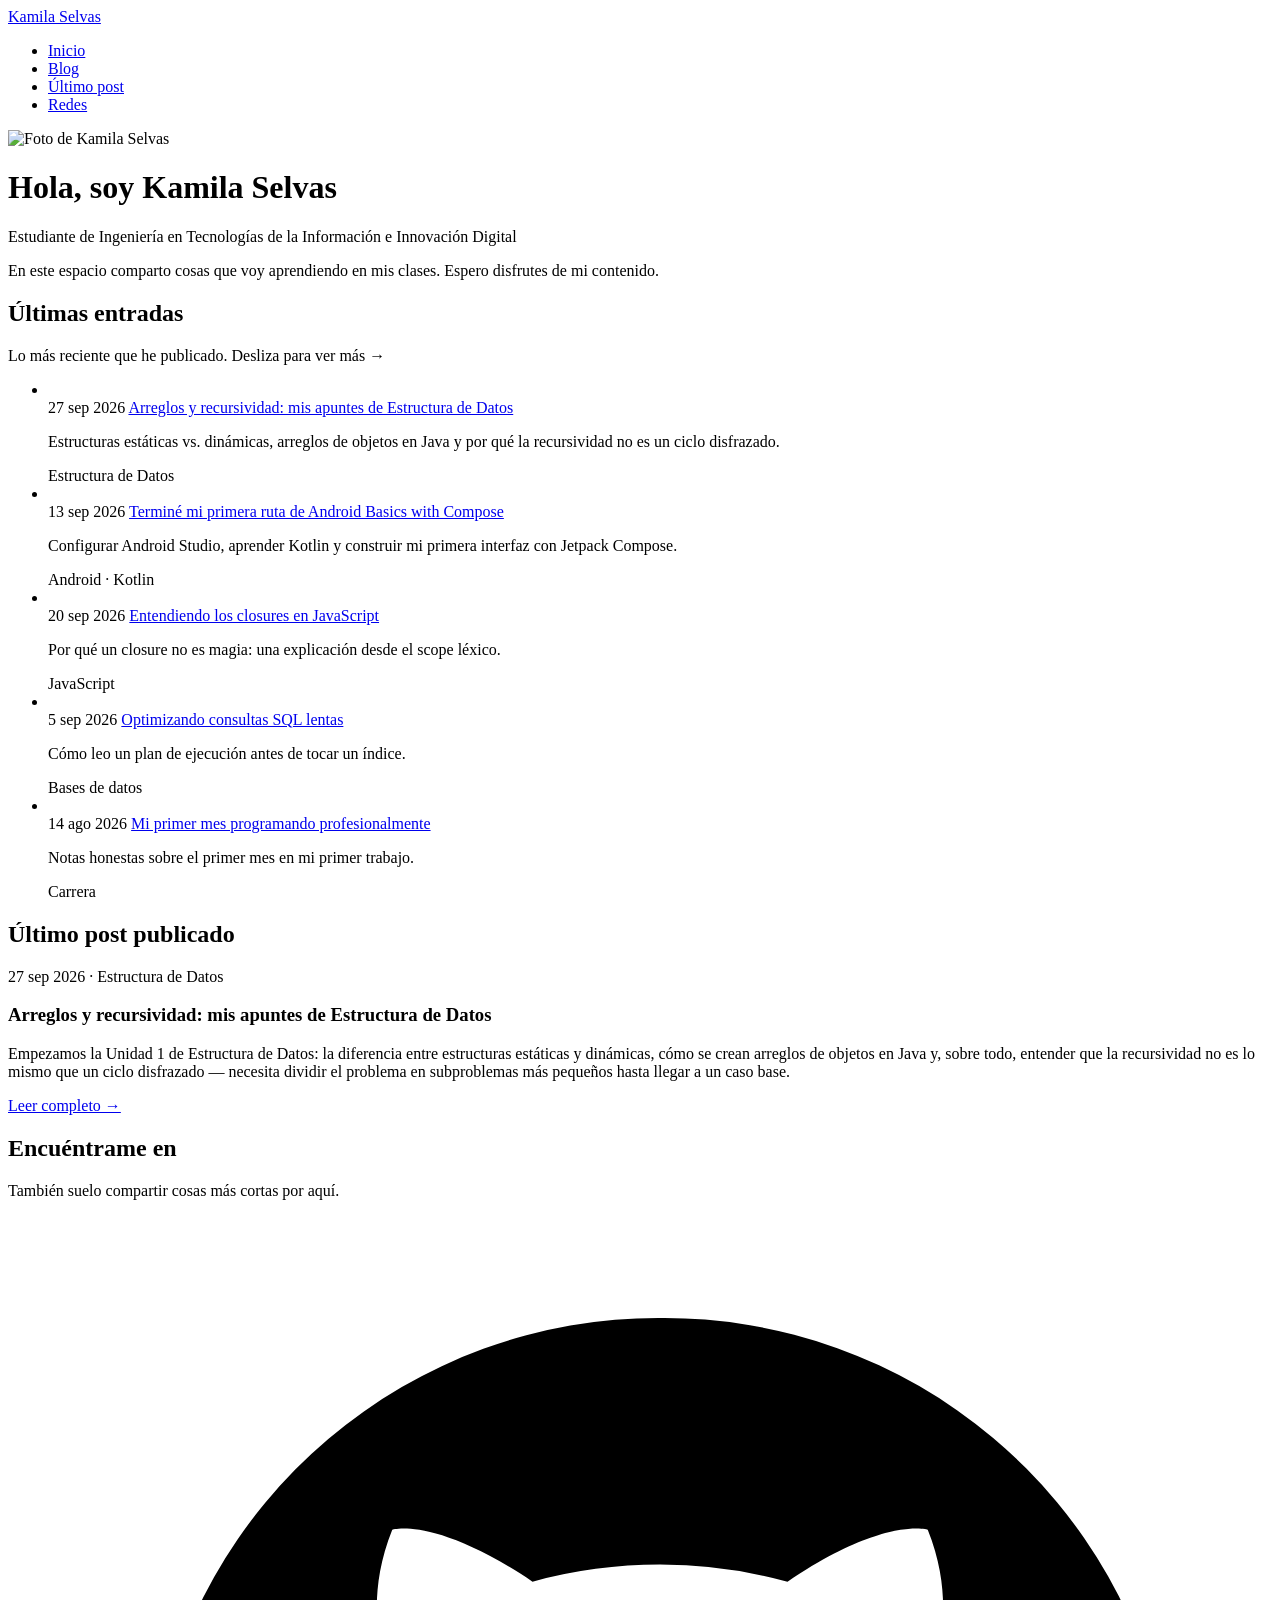
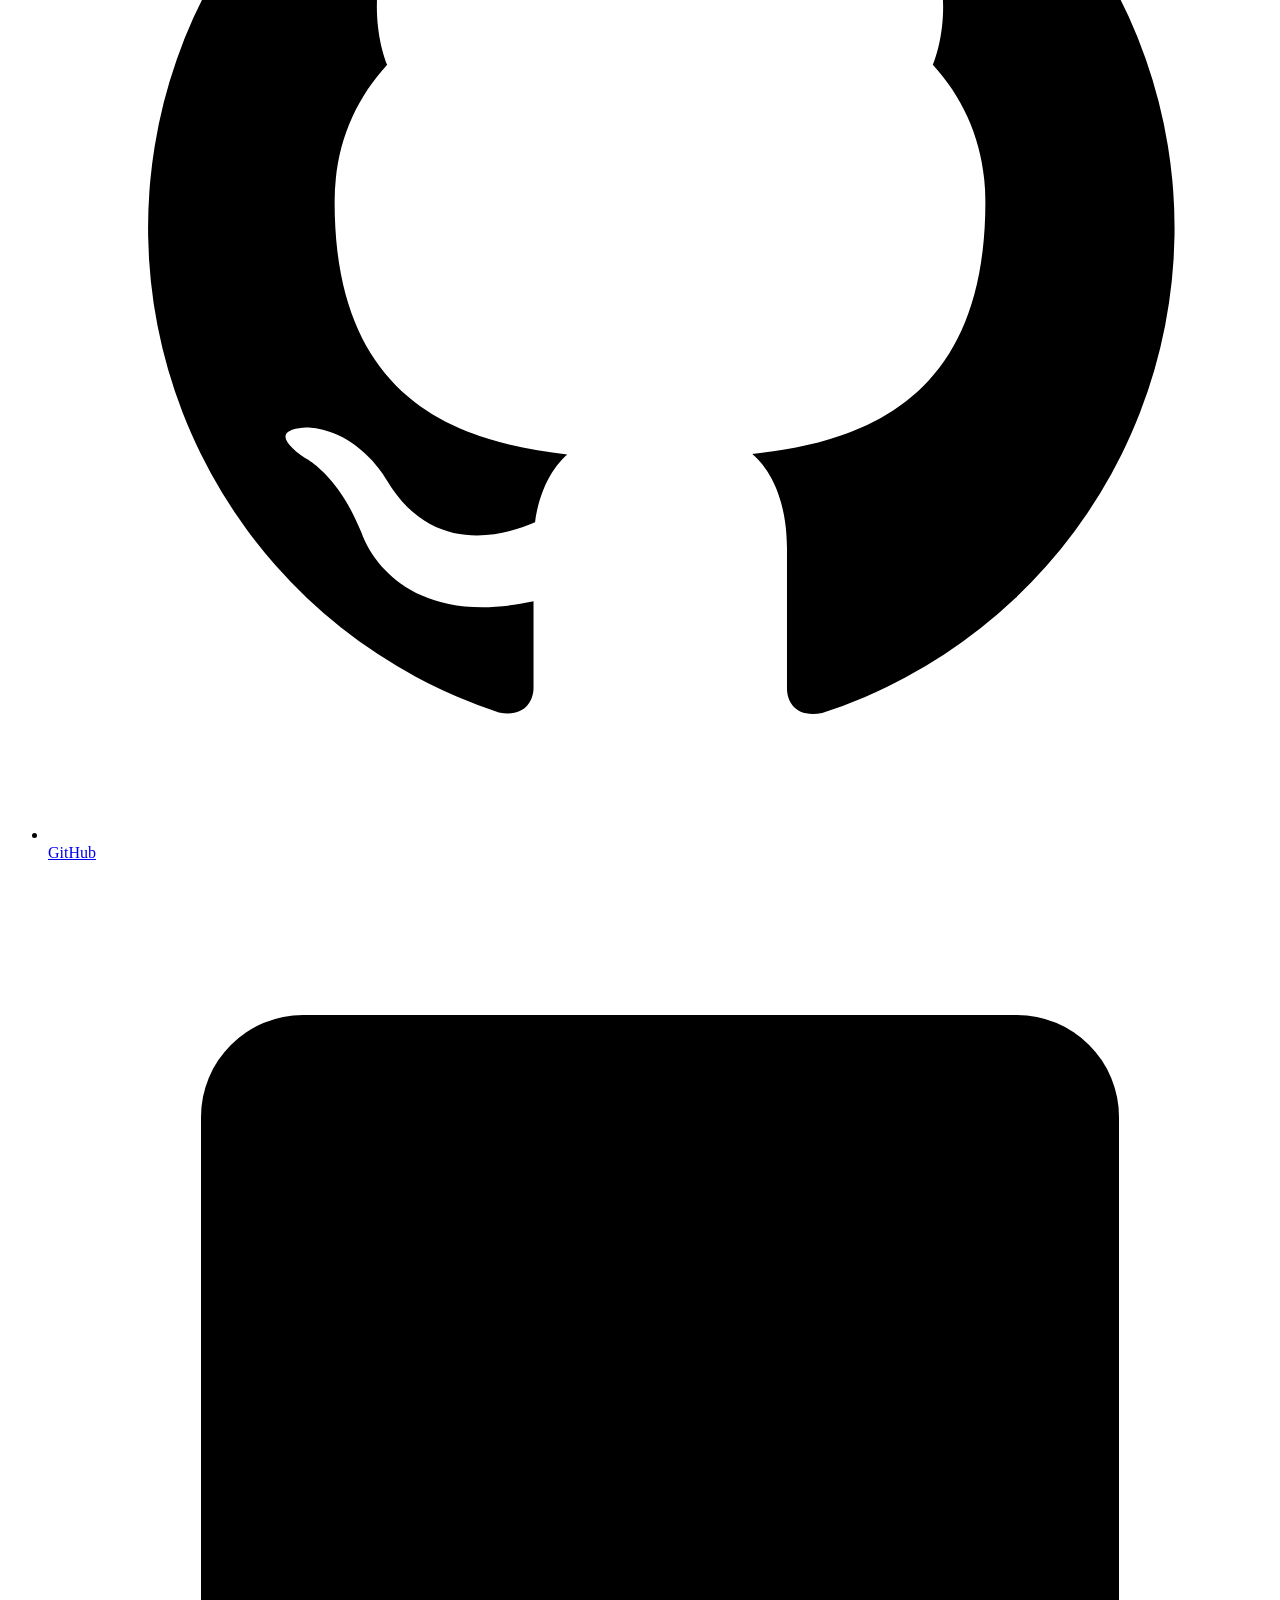
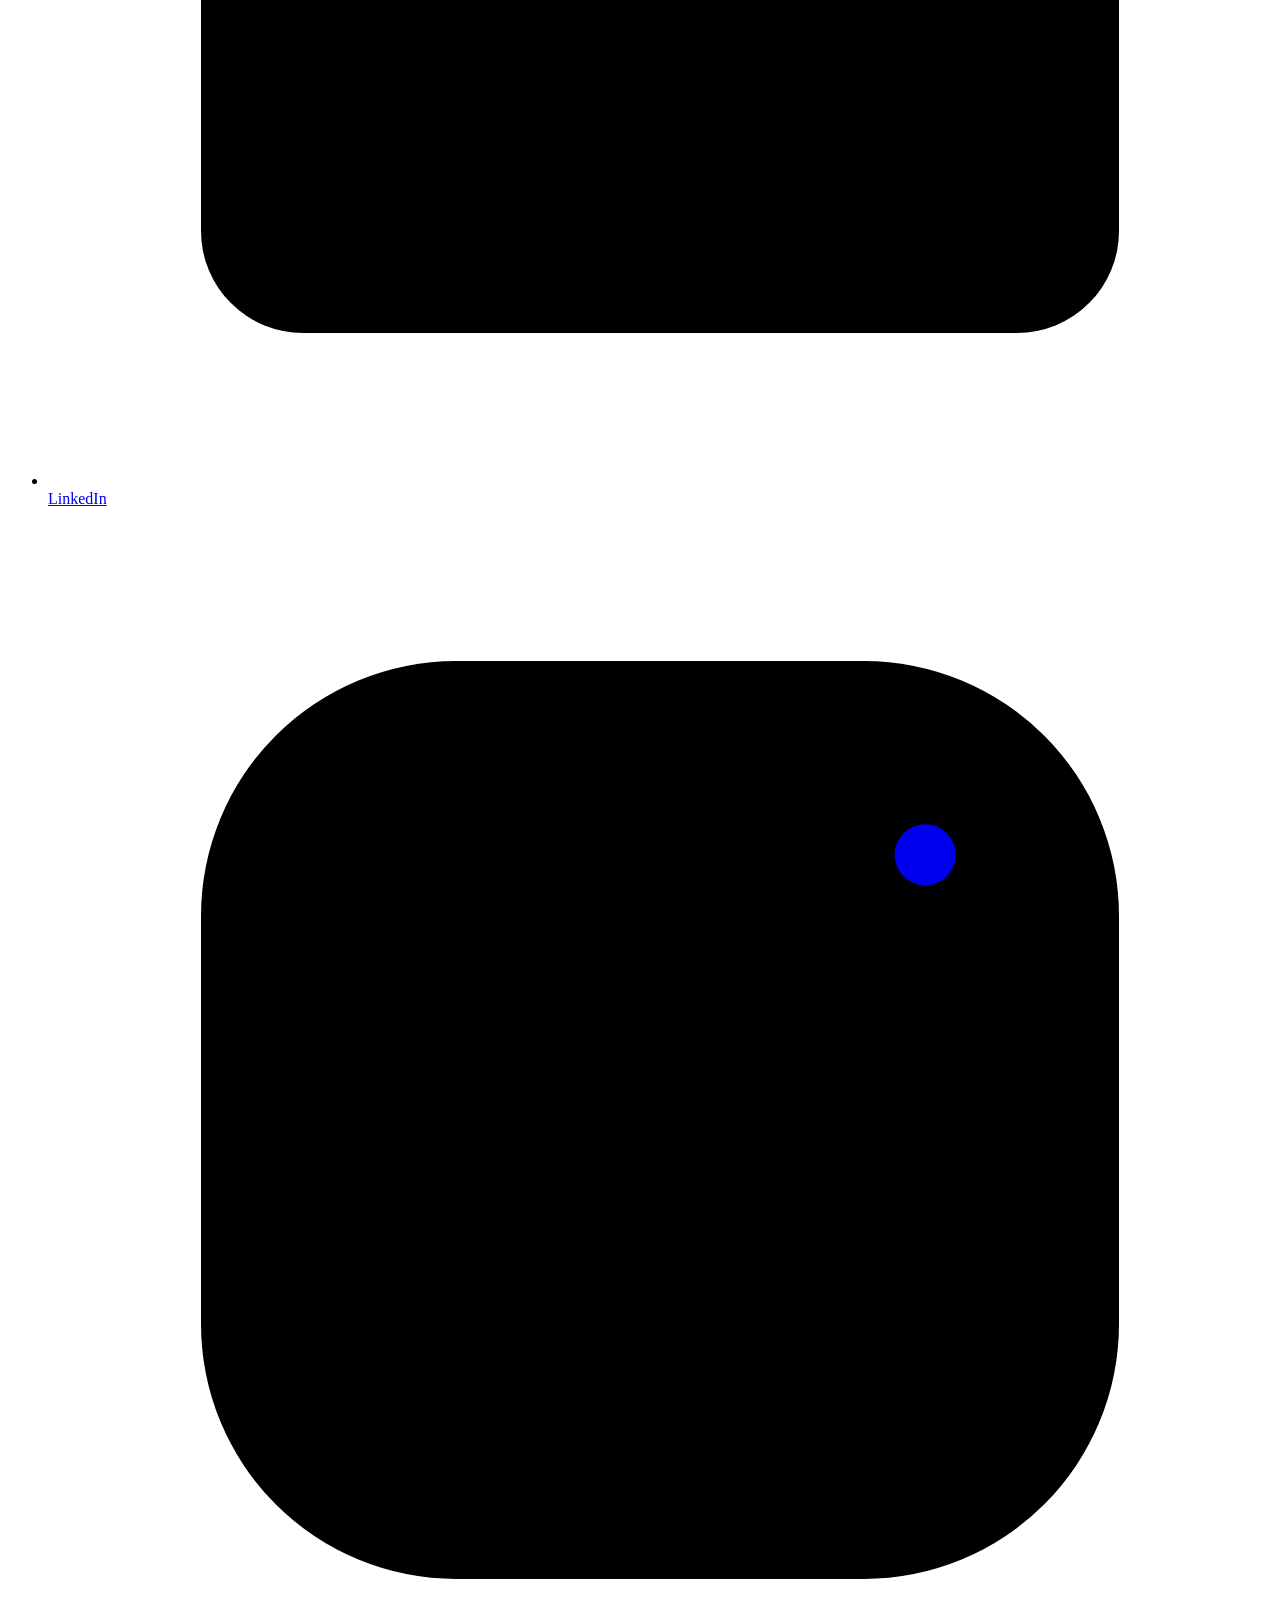
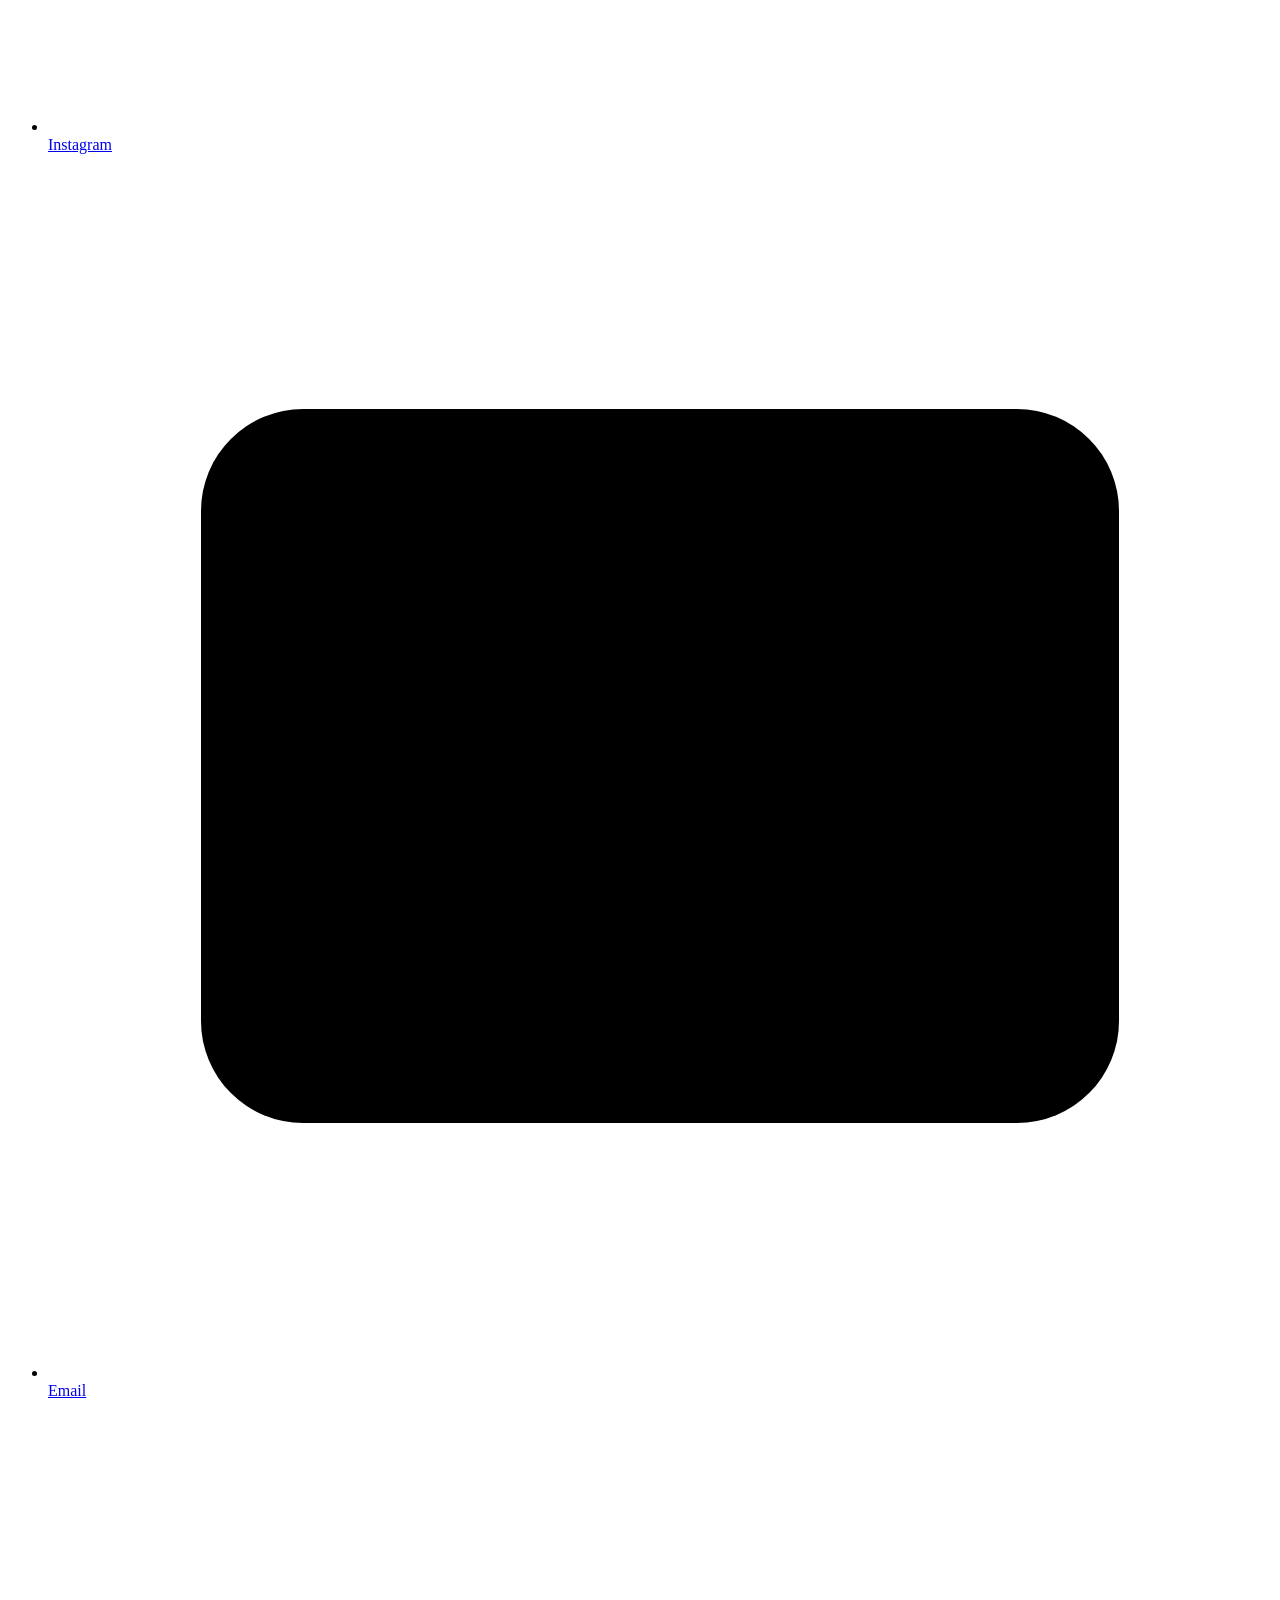
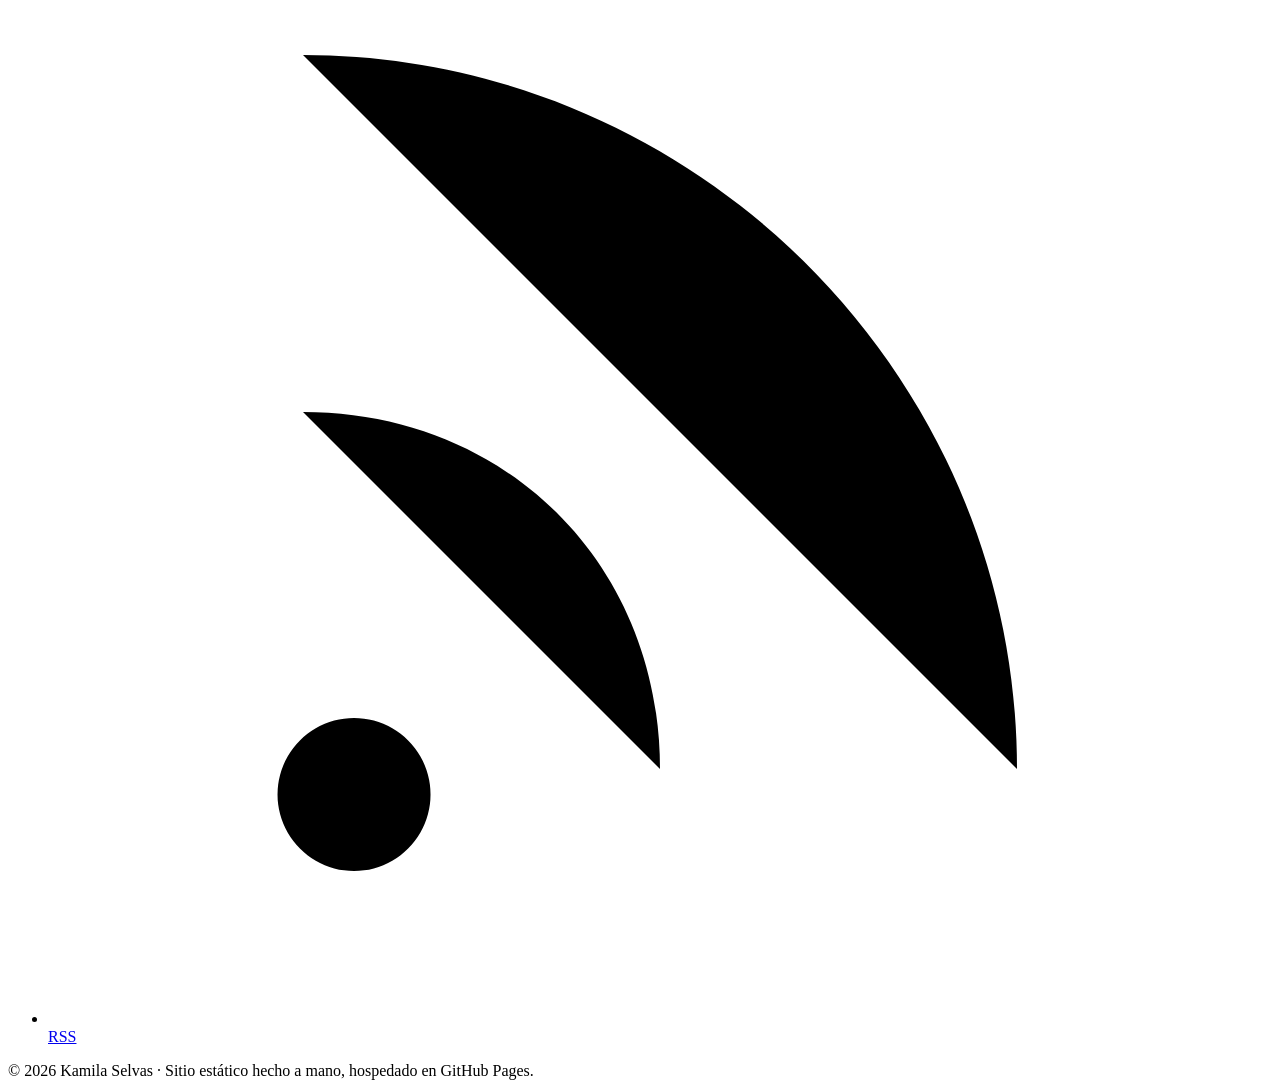
==== index.html @ 148c2fa6 "Add files via upload primera version del blog" ====
<!DOCTYPE html>
<html lang="es">
<head>
<meta charset="UTF-8">
<meta name="viewport" content="width=device-width, initial-scale=1.0">
<title>Kamila Selvas — Notas sobre desarrollo de software</title>
<meta name="description" content="Blog personal de Kamila Selvas: apuntes, aprendizajes y experimentos sobre desarrollo de software, arquitectura y buenas prácticas.">
<link rel="canonical" href="https://kamila-selvas.github.io/tu-repo/">
<meta name="robots" content="index, follow">

<!-- Open Graph -->
<meta property="og:type" content="website">
<meta property="og:title" content="Kamila Selvas — Notas sobre desarrollo de software">
<meta property="og:description" content="Apuntes, aprendizajes y experimentos sobre desarrollo de software, arquitectura y buenas prácticas.">
<meta property="og:url" content="https://kamila-selvas.github.io/tu-repo/">
<meta property="og:image" content="https://kamila-selvas.github.io/tu-repo/images/avatar.jpg">
<meta property="og:locale" content="es_ES">

<!-- Twitter -->
<meta name="twitter:card" content="summary">
<meta name="twitter:title" content="Kamila Selvas — Notas sobre desarrollo de software">
<meta name="twitter:description" content="Apuntes, aprendizajes y experimentos sobre desarrollo de software.">
<meta name="twitter:image" content="https://kamila-selvas.github.io/tu-repo/images/avatar.jpg">

<link rel="icon" href="data:image/svg+xml,%3Csvg xmlns='http://www.w3.org/2000/svg' viewBox='0 0 100 100'%3E%3Crect width='100' height='100' rx='20' fill='%236E5B92'/%3E%3Ctext x='50' y='68' font-size='58' text-anchor='middle' fill='white' font-family='Georgia,serif'%3ET%3C/text%3E%3C/svg%3E">

<link rel="preconnect" href="https://fonts.googleapis.com">
<link rel="preconnect" href="https://fonts.gstatic.com" crossorigin>
<link href="https://fonts.googleapis.com/css2?family=Newsreader:ital,wght@0,400;0,500;0,600;1,400&family=Work+Sans:wght@400;500;600&family=IBM+Plex+Mono:wght@400;500&display=swap" rel="stylesheet">
<link rel="stylesheet" href="css/style.css">

<script type="application/ld+json">
{
  "@context": "https://schema.org",
  "@type": "Person",
  "name": "Kamila Selvas",
  "url": "https://kamila-selvas.github.io/tu-repo/",
  "jobTitle": "Desarrollador/a de software",
  "sameAs": [
    "https://github.com/kamila-selvas",
    "https://www.linkedin.com/in/kamila-selvas-0b08b9349/",
    "https://www.instagram.com/skam.xy"
  ]
}
</script>
</head>
<body>

<nav class="site-nav" aria-label="Navegación principal">
  <div class="wrap">
    <a class="brand" href="#inicio">Kamila Selvas</a>
    <ul class="nav-links">
      <li><a href="#inicio">Inicio</a></li>
      <li><a href="#blog">Blog</a></li>
      <li><a href="#ultimo-post">Último post</a></li>
      <li><a href="#redes">Redes</a></li>
    </ul>
  </div>
</nav>

<main>

  <!-- 1. Landing principal -->
  <header class="hero" id="inicio">
    <div class="wrap">
      <img class="avatar" src="images/avatar.jpg" alt="Foto de Kamila Selvas" width="168" height="168">
      <div>
        <h1>Hola, soy Kamila Selvas</h1>
        <p class="role">Estudiante de Ingeniería en Tecnologías de la Información e Innovación Digital</p>
        <p class="bio">En este espacio comparto cosas que voy aprendiendo en mis clases. Espero disfrutes de mi contenido.</p>
      </div>
    </div>
  </header>

  <!-- 2. Blogs más recientes -->
  <section id="blog" aria-labelledby="blog-heading">
    <div class="wrap">
      <div class="section-head">
        <h2 id="blog-heading">Últimas entradas</h2>
        <p>Lo más reciente que he publicado. Desliza para ver más →</p>
      </div>
      <ul class="post-carousel">
        <li>
          <img class="post-thumb" src="images/thumb-estructura-datos.svg" alt="" loading="lazy">
          <div class="post-card-body">
            <time class="post-date" datetime="2026-09-27">27 sep 2026</time>
            <a class="post-title" href="posts/arreglos-y-recursividad-estructura-de-datos.html">Arreglos y recursividad: mis apuntes de Estructura de Datos</a>
            <p class="post-excerpt">Estructuras estáticas vs. dinámicas, arreglos de objetos en Java y por qué la recursividad no es un ciclo disfrazado.</p>
            <span class="post-tag">Estructura de Datos</span>
          </div>
        </li>
        <li>
          <img class="post-thumb" src="images/thumb-android-compose.svg" alt="" loading="lazy">
          <div class="post-card-body">
            <time class="post-date" datetime="2026-09-13">13 sep 2026</time>
            <a class="post-title" href="posts/mi-primera-ruta-android-basics-compose.html">Terminé mi primera ruta de Android Basics with Compose</a>
            <p class="post-excerpt">Configurar Android Studio, aprender Kotlin y construir mi primera interfaz con Jetpack Compose.</p>
            <span class="post-tag">Android · Kotlin</span>
          </div>
        </li>
        <li>
          <img class="post-thumb" src="images/thumb-js.svg" alt="" loading="lazy">
          <div class="post-card-body">
            <time class="post-date" datetime="2026-09-20">20 sep 2026</time>
            <a class="post-title" href="posts/entendiendo-closures-en-javascript.html">Entendiendo los closures en JavaScript</a>
            <p class="post-excerpt">Por qué un closure no es magia: una explicación desde el scope léxico.</p>
            <span class="post-tag">JavaScript</span>
          </div>
        </li>
        <li>
          <img class="post-thumb" src="images/thumb-sql.svg" alt="" loading="lazy">
          <div class="post-card-body">
            <time class="post-date" datetime="2026-09-05">5 sep 2026</time>
            <a class="post-title" href="posts/optimizando-consultas-sql.html">Optimizando consultas SQL lentas</a>
            <p class="post-excerpt">Cómo leo un plan de ejecución antes de tocar un índice.</p>
            <span class="post-tag">Bases de datos</span>
          </div>
        </li>
        <li>
          <img class="post-thumb" src="images/thumb-career.svg" alt="" loading="lazy">
          <div class="post-card-body">
            <time class="post-date" datetime="2026-08-14">14 ago 2026</time>
            <a class="post-title" href="posts/mi-primer-mes-programando.html">Mi primer mes programando profesionalmente</a>
            <p class="post-excerpt">Notas honestas sobre el primer mes en mi primer trabajo.</p>
            <span class="post-tag">Carrera</span>
          </div>
        </li>
      </ul>
    </div>
  </section>

  <!-- 3. Último post publicado -->
  <section id="ultimo-post" aria-labelledby="ultimo-post-heading">
    <div class="wrap">
      <div class="section-head">
        <h2 id="ultimo-post-heading">Último post publicado</h2>
      </div>
      <article class="featured">
        <time class="post-date" datetime="2026-09-27">27 sep 2026 · Estructura de Datos</time>
        <h3>Arreglos y recursividad: mis apuntes de Estructura de Datos</h3>
        <p>Empezamos la Unidad 1 de Estructura de Datos: la diferencia entre estructuras estáticas y dinámicas, cómo se crean arreglos de objetos en Java y, sobre todo, entender que la recursividad no es lo mismo que un ciclo disfrazado — necesita dividir el problema en subproblemas más pequeños hasta llegar a un caso base.</p>
        <a class="read-more" href="posts/arreglos-y-recursividad-estructura-de-datos.html">Leer completo →</a>
      </article>
    </div>
  </section>

  <!-- 4. Redes y links -->
  <section id="redes" aria-labelledby="redes-heading">
    <div class="wrap">
      <div class="section-head">
        <h2 id="redes-heading">Encuéntrame en</h2>
        <p>También suelo compartir cosas más cortas por aquí.</p>
      </div>
      <ul class="link-list">
        <li><a href="https://github.com/kamila-selvas" rel="me noopener" target="_blank">
          <svg viewBox="0 0 24 24" stroke-width="1.6"><path d="M12 2a10 10 0 0 0-3.16 19.5c.5.1.68-.22.68-.48v-1.7c-2.78.6-3.37-1.34-3.37-1.34-.46-1.16-1.11-1.47-1.11-1.47-.9-.62.07-.6.07-.6 1 .07 1.53 1.03 1.53 1.03.9 1.52 2.34 1.08 2.91.83.09-.65.35-1.08.63-1.33-2.22-.25-4.56-1.11-4.56-4.95 0-1.1.39-1.99 1.03-2.69-.1-.25-.45-1.27.1-2.65 0 0 .84-.27 2.75 1.02a9.5 9.5 0 0 1 5 0c1.9-1.29 2.75-1.02 2.75-1.02.55 1.38.2 2.4.1 2.65.64.7 1.03 1.6 1.03 2.69 0 3.85-2.34 4.7-4.57 4.94.36.31.68.92.68 1.85v2.75c0 .27.18.58.69.48A10 10 0 0 0 12 2Z"/></svg>
          GitHub
        </a></li>
        <li><a href="https://www.linkedin.com/in/kamila-selvas-0b08b9349/" rel="me noopener" target="_blank">
          <svg viewBox="0 0 24 24" stroke-width="1.6"><rect x="3" y="3" width="18" height="18" rx="2"/><line x1="8" y1="11" x2="8" y2="16"/><circle cx="8" cy="8" r="0.6"/><path d="M12 16v-3.2c0-1.5 1-2.3 2.2-2.3s2 .8 2 2.3V16"/></svg>
          LinkedIn
        </a></li>
        <li><a href="https://www.instagram.com/skam.xy" rel="me noopener" target="_blank">
          <svg viewBox="0 0 24 24" stroke-width="1.6"><rect x="3" y="3" width="18" height="18" rx="5"/><circle cx="12" cy="12" r="4"/><circle cx="17.2" cy="6.8" r="0.6" fill="currentColor"/></svg>
          Instagram
        </a></li>
        <li><a href="mailto:kamilaselvas@gmail.com">
          <svg viewBox="0 0 24 24" stroke-width="1.6"><rect x="3" y="5" width="18" height="14" rx="2"/><path d="m4 7 8 6 8-6"/></svg>
          Email
        </a></li>
        <li><a href="rss.xml">
          <svg viewBox="0 0 24 24" stroke-width="1.6"><path d="M5 5c7.7 0 14 6.3 14 14M5 12c4 0 7 3 7 7M6 18a1.5 1.5 0 1 0 0.001 0"/></svg>
          RSS
        </a></li>
      </ul>
    </div>
  </section>

</main>

<footer class="site-footer">
  <div class="wrap">
    © 2026 Kamila Selvas · Sitio estático hecho a mano, hospedado en GitHub Pages.
  </div>
</footer>

</body>
</html>
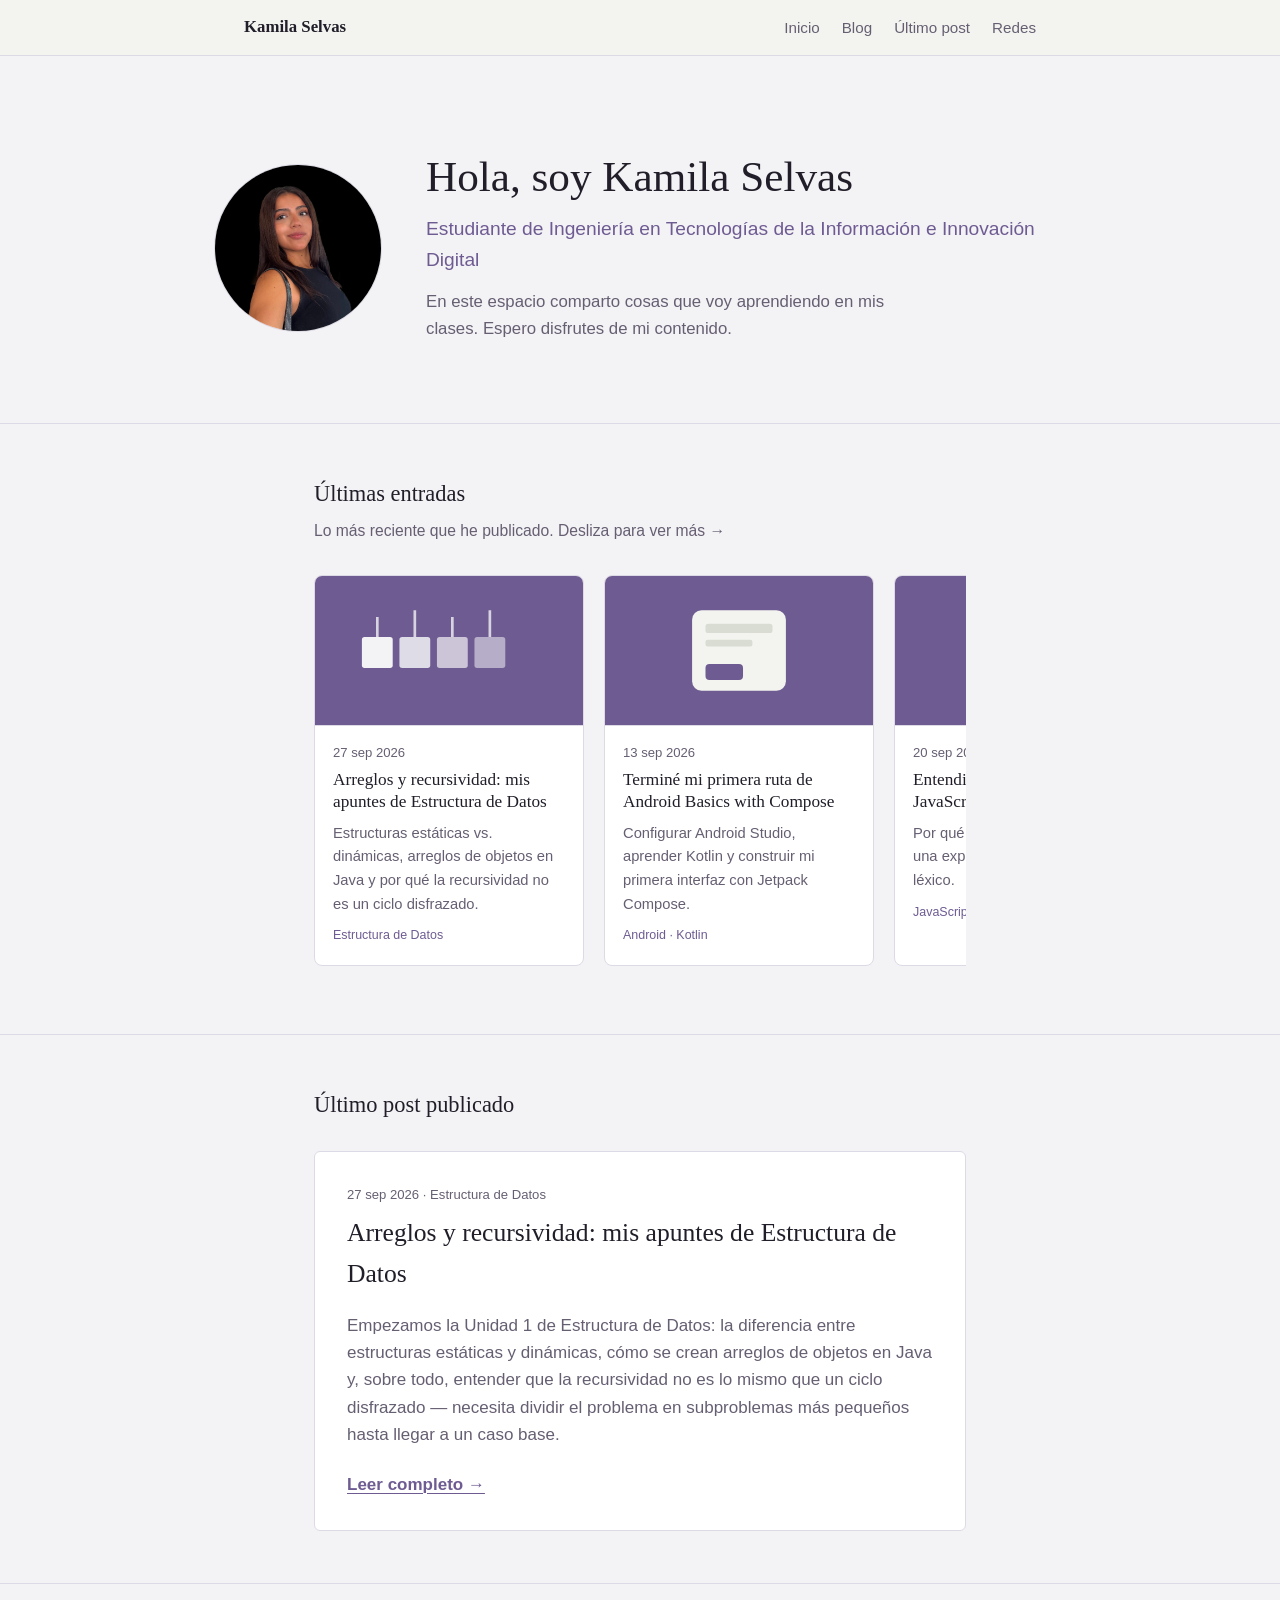
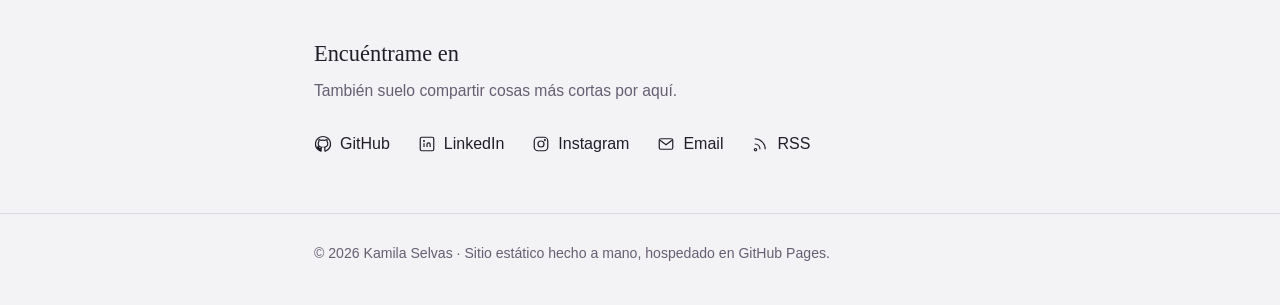
==== commit c3fea641: "Add files via upload correcion de rutas" ====
--- a/index.html
+++ b/index.html
@@ -5,36 +5,36 @@
 <meta name="viewport" content="width=device-width, initial-scale=1.0">
 <title>Kamila Selvas — Notas sobre desarrollo de software</title>
 <meta name="description" content="Blog personal de Kamila Selvas: apuntes, aprendizajes y experimentos sobre desarrollo de software, arquitectura y buenas prácticas.">
-<link rel="canonical" href="https://kamila-selvas.github.io/tu-repo/">
+<link rel="canonical" href="https://kamila-selvas.github.io/">
 <meta name="robots" content="index, follow">
 
 <!-- Open Graph -->
 <meta property="og:type" content="website">
 <meta property="og:title" content="Kamila Selvas — Notas sobre desarrollo de software">
 <meta property="og:description" content="Apuntes, aprendizajes y experimentos sobre desarrollo de software, arquitectura y buenas prácticas.">
-<meta property="og:url" content="https://kamila-selvas.github.io/tu-repo/">
-<meta property="og:image" content="https://kamila-selvas.github.io/tu-repo/images/avatar.jpg">
+<meta property="og:url" content="https://kamila-selvas.github.io/">
+<meta property="og:image" content="https://kamila-selvas.github.io/avatar.jpg">
 <meta property="og:locale" content="es_ES">
 
 <!-- Twitter -->
 <meta name="twitter:card" content="summary">
 <meta name="twitter:title" content="Kamila Selvas — Notas sobre desarrollo de software">
 <meta name="twitter:description" content="Apuntes, aprendizajes y experimentos sobre desarrollo de software.">
-<meta name="twitter:image" content="https://kamila-selvas.github.io/tu-repo/images/avatar.jpg">
+<meta name="twitter:image" content="https://kamila-selvas.github.io/avatar.jpg">
 
 <link rel="icon" href="data:image/svg+xml,%3Csvg xmlns='http://www.w3.org/2000/svg' viewBox='0 0 100 100'%3E%3Crect width='100' height='100' rx='20' fill='%236E5B92'/%3E%3Ctext x='50' y='68' font-size='58' text-anchor='middle' fill='white' font-family='Georgia,serif'%3ET%3C/text%3E%3C/svg%3E">
 
 <link rel="preconnect" href="https://fonts.googleapis.com">
 <link rel="preconnect" href="https://fonts.gstatic.com" crossorigin>
 <link href="https://fonts.googleapis.com/css2?family=Newsreader:ital,wght@0,400;0,500;0,600;1,400&family=Work+Sans:wght@400;500;600&family=IBM+Plex+Mono:wght@400;500&display=swap" rel="stylesheet">
-<link rel="stylesheet" href="css/style.css">
+<link rel="stylesheet" href="style.css">
 
 <script type="application/ld+json">
 {
   "@context": "https://schema.org",
   "@type": "Person",
   "name": "Kamila Selvas",
-  "url": "https://kamila-selvas.github.io/tu-repo/",
+  "url": "https://kamila-selvas.github.io/",
   "jobTitle": "Desarrollador/a de software",
   "sameAs": [
     "https://github.com/kamila-selvas",
@@ -63,7 +63,7 @@
   <!-- 1. Landing principal -->
   <header class="hero" id="inicio">
     <div class="wrap">
-      <img class="avatar" src="images/avatar.jpg" alt="Foto de Kamila Selvas" width="168" height="168">
+      <img class="avatar" src="avatar.jpg" alt="Foto de Kamila Selvas" width="168" height="168">
       <div>
         <h1>Hola, soy Kamila Selvas</h1>
         <p class="role">Estudiante de Ingeniería en Tecnologías de la Información e Innovación Digital</p>
@@ -81,46 +81,46 @@
       </div>
       <ul class="post-carousel">
         <li>
-          <img class="post-thumb" src="images/thumb-estructura-datos.svg" alt="" loading="lazy">
+          <img class="post-thumb" src="thumb-estructura-datos.svg" alt="" loading="lazy">
           <div class="post-card-body">
             <time class="post-date" datetime="2026-09-27">27 sep 2026</time>
-            <a class="post-title" href="posts/arreglos-y-recursividad-estructura-de-datos.html">Arreglos y recursividad: mis apuntes de Estructura de Datos</a>
+            <a class="post-title" href="arreglos-y-recursividad-estructura-de-datos.html">Arreglos y recursividad: mis apuntes de Estructura de Datos</a>
             <p class="post-excerpt">Estructuras estáticas vs. dinámicas, arreglos de objetos en Java y por qué la recursividad no es un ciclo disfrazado.</p>
             <span class="post-tag">Estructura de Datos</span>
           </div>
         </li>
         <li>
-          <img class="post-thumb" src="images/thumb-android-compose.svg" alt="" loading="lazy">
+          <img class="post-thumb" src="thumb-android-compose.svg" alt="" loading="lazy">
           <div class="post-card-body">
             <time class="post-date" datetime="2026-09-13">13 sep 2026</time>
-            <a class="post-title" href="posts/mi-primera-ruta-android-basics-compose.html">Terminé mi primera ruta de Android Basics with Compose</a>
+            <a class="post-title" href="mi-primera-ruta-android-basics-compose.html">Terminé mi primera ruta de Android Basics with Compose</a>
             <p class="post-excerpt">Configurar Android Studio, aprender Kotlin y construir mi primera interfaz con Jetpack Compose.</p>
             <span class="post-tag">Android · Kotlin</span>
           </div>
         </li>
         <li>
-          <img class="post-thumb" src="images/thumb-js.svg" alt="" loading="lazy">
+          <img class="post-thumb" src="thumb-js.svg" alt="" loading="lazy">
           <div class="post-card-body">
             <time class="post-date" datetime="2026-09-20">20 sep 2026</time>
-            <a class="post-title" href="posts/entendiendo-closures-en-javascript.html">Entendiendo los closures en JavaScript</a>
+            <a class="post-title" href="entendiendo-closures-en-javascript.html">Entendiendo los closures en JavaScript</a>
             <p class="post-excerpt">Por qué un closure no es magia: una explicación desde el scope léxico.</p>
             <span class="post-tag">JavaScript</span>
           </div>
         </li>
         <li>
-          <img class="post-thumb" src="images/thumb-sql.svg" alt="" loading="lazy">
+          <img class="post-thumb" src="thumb-sql.svg" alt="" loading="lazy">
           <div class="post-card-body">
             <time class="post-date" datetime="2026-09-05">5 sep 2026</time>
-            <a class="post-title" href="posts/optimizando-consultas-sql.html">Optimizando consultas SQL lentas</a>
+            <a class="post-title" href="optimizando-consultas-sql.html">Optimizando consultas SQL lentas</a>
             <p class="post-excerpt">Cómo leo un plan de ejecución antes de tocar un índice.</p>
             <span class="post-tag">Bases de datos</span>
           </div>
         </li>
         <li>
-          <img class="post-thumb" src="images/thumb-career.svg" alt="" loading="lazy">
+          <img class="post-thumb" src="thumb-career.svg" alt="" loading="lazy">
           <div class="post-card-body">
             <time class="post-date" datetime="2026-08-14">14 ago 2026</time>
-            <a class="post-title" href="posts/mi-primer-mes-programando.html">Mi primer mes programando profesionalmente</a>
+            <a class="post-title" href="mi-primer-mes-programando.html">Mi primer mes programando profesionalmente</a>
             <p class="post-excerpt">Notas honestas sobre el primer mes en mi primer trabajo.</p>
             <span class="post-tag">Carrera</span>
           </div>
@@ -139,7 +139,7 @@
         <time class="post-date" datetime="2026-09-27">27 sep 2026 · Estructura de Datos</time>
         <h3>Arreglos y recursividad: mis apuntes de Estructura de Datos</h3>
         <p>Empezamos la Unidad 1 de Estructura de Datos: la diferencia entre estructuras estáticas y dinámicas, cómo se crean arreglos de objetos en Java y, sobre todo, entender que la recursividad no es lo mismo que un ciclo disfrazado — necesita dividir el problema en subproblemas más pequeños hasta llegar a un caso base.</p>
-        <a class="read-more" href="posts/arreglos-y-recursividad-estructura-de-datos.html">Leer completo →</a>
+        <a class="read-more" href="arreglos-y-recursividad-estructura-de-datos.html">Leer completo →</a>
       </article>
     </div>
   </section>
--- a/style.css
+++ b/style.css
@@ -0,0 +1,199 @@
+/* ============ Tokens ============ */
+:root{
+  --bg: #F3F2F5;
+  --surface: #FFFFFF;
+  --ink: #211E29;
+  --muted: #665F72;
+  --accent: #6E5B92;
+  --accent-soft: #EAE5F1;
+  --line: #DEDAE5;
+  --serif: "Newsreader", Georgia, "Times New Roman", serif;
+  --sans: "Work Sans", -apple-system, BlinkMacSystemFont, "Segoe UI", sans-serif;
+  --mono: "IBM Plex Mono", "SFMono-Regular", Consolas, monospace;
+  --max: 700px;
+}
+
+*{box-sizing:border-box;}
+html{scroll-behavior:smooth;}
+body{
+  margin:0;
+  background:var(--bg);
+  color:var(--ink);
+  font-family:var(--sans);
+  font-size:17px;
+  line-height:1.6;
+  -webkit-font-smoothing:antialiased;
+}
+img{max-width:100%;display:block;}
+a{color:var(--accent);text-decoration-thickness:1px;text-underline-offset:3px;}
+a:hover{color:var(--ink);}
+a:focus-visible, button:focus-visible{outline:2px solid var(--accent);outline-offset:3px;}
+
+.wrap{max-width:var(--max);margin:0 auto;padding:0 24px;}
+
+/* ============ Nav ============ */
+.site-nav{
+  position:sticky;top:0;z-index:10;
+  background:rgba(243,244,239,0.9);
+  backdrop-filter:blur(6px);
+  border-bottom:1px solid var(--line);
+}
+.site-nav .wrap{
+  max-width:840px;
+  display:flex;align-items:center;justify-content:space-between;
+  padding-top:14px;padding-bottom:14px;
+}
+.brand{
+  font-family:var(--serif);font-size:1.05rem;font-weight:600;
+  color:var(--ink);text-decoration:none;
+}
+.nav-links{display:flex;gap:22px;list-style:none;margin:0;padding:0;}
+.nav-links a{color:var(--muted);text-decoration:none;font-size:0.95rem;}
+.nav-links a:hover{color:var(--accent);}
+
+/* ============ Hero ============ */
+.hero{padding:96px 0 80px;}
+.hero .wrap{
+  display:flex;gap:44px;align-items:center;
+  max-width:900px;
+}
+.avatar{
+  width:168px;height:168px;border-radius:50%;
+  object-fit:cover;border:1px solid var(--line);
+  flex-shrink:0;
+}
+.hero h1{
+  font-family:var(--serif);font-weight:500;font-size:2.7rem;
+  margin:0 0 12px;
+  line-height:1.15;
+}
+.hero .role{color:var(--accent);font-size:1.2rem;margin:0 0 14px;}
+.hero p.bio{color:var(--muted);margin:0;max-width:50ch;font-size:1.05rem;}
+
+/* ============ Section shell ============ */
+section{padding:52px 0;border-top:1px solid var(--line);}
+section .wrap{max-width:var(--max);}
+.section-head{margin-bottom:28px;}
+.section-head h2{
+  font-family:var(--serif);font-weight:500;font-size:1.4rem;margin:0 0 6px;
+}
+.section-head p{color:var(--muted);margin:0;font-size:0.98rem;}
+
+/* ============ Post carousel ============ */
+.post-carousel{
+  display:flex;
+  gap:20px;
+  list-style:none;margin:0;
+  padding:4px 4px 16px;
+  overflow-x:auto;
+  scroll-snap-type:x proximity;
+  -webkit-overflow-scrolling:touch;
+  scrollbar-width:thin;
+  scrollbar-color:var(--line) transparent;
+}
+.post-carousel::-webkit-scrollbar{height:6px;}
+.post-carousel::-webkit-scrollbar-thumb{background:var(--line);border-radius:3px;}
+.post-carousel li{
+  flex:0 0 auto;
+  width:270px;
+  scroll-snap-align:start;
+  background:var(--surface);
+  border:1px solid var(--line);
+  border-radius:8px;
+  overflow:hidden;
+}
+.post-thumb{
+  width:100%;height:150px;object-fit:cover;display:block;
+  border-bottom:1px solid var(--line);
+}
+.post-card-body{padding:16px 18px 18px;}
+.post-carousel a.post-title{
+  font-family:var(--serif);font-size:1.08rem;color:var(--ink);
+  text-decoration:none;display:block;line-height:1.3;
+}
+.post-carousel a.post-title:hover{color:var(--accent);}
+.post-date{
+  color:var(--muted);font-size:0.82rem;white-space:nowrap;
+  font-variant-numeric:tabular-nums;
+  display:block;margin-bottom:6px;
+}
+.post-excerpt{color:var(--muted);margin:8px 0 0;font-size:0.92rem;}
+.post-tag{
+  display:inline-block;margin-top:10px;font-size:0.78rem;
+  color:var(--accent);
+}
+.scroll-hint{
+  display:block;color:var(--muted);font-size:0.82rem;margin-top:2px;
+}
+
+/* ============ Featured / latest post ============ */
+.featured{
+  background:var(--surface);
+  border:1px solid var(--line);
+  border-radius:6px;
+  padding:32px;
+}
+.featured .post-date{display:block;margin-bottom:8px;}
+.featured h3{
+  font-family:var(--serif);font-weight:500;font-size:1.6rem;margin:0 0 12px;
+}
+.featured p{color:var(--muted);}
+.featured .read-more{
+  display:inline-block;margin-top:6px;font-weight:600;
+}
+
+/* ============ Links / social ============ */
+.link-list{list-style:none;margin:0;padding:0;display:flex;flex-wrap:wrap;gap:14px 28px;}
+.link-list a{
+  display:inline-flex;align-items:center;gap:8px;
+  color:var(--ink);text-decoration:none;font-size:1rem;
+  border-bottom:1px solid transparent;
+}
+.link-list a:hover{border-bottom-color:var(--accent);color:var(--accent);}
+.link-list svg{width:18px;height:18px;stroke:currentColor;fill:none;}
+
+/* ============ Footer ============ */
+footer.site-footer{
+  border-top:1px solid var(--line);
+  padding:28px 0 40px;
+  color:var(--muted);font-size:0.88rem;
+}
+
+/* ============ Article (post page) ============ */
+.article-header{padding:48px 0 24px;}
+.article-header .back{font-size:0.9rem;color:var(--muted);text-decoration:none;}
+.article-header h1{
+  font-family:var(--serif);font-weight:500;font-size:2rem;margin:18px 0 10px;
+  line-height:1.25;
+}
+.article-meta{color:var(--muted);font-size:0.9rem;}
+article.content{padding-bottom:40px;}
+article.content h2{font-family:var(--serif);font-weight:500;font-size:1.35rem;margin-top:2em;}
+article.content p{margin:1.1em 0;}
+article.content pre{
+  background:var(--ink);color:#EDEFE9;
+  padding:18px 20px;border-radius:6px;overflow-x:auto;
+  font-family:var(--mono);font-size:0.88rem;line-height:1.55;
+}
+article.content code{font-family:var(--mono);font-size:0.9em;background:var(--accent-soft);padding:0.1em 0.35em;border-radius:3px;}
+article.content pre code{background:none;padding:0;}
+.post-nav{
+  display:flex;justify-content:space-between;gap:16px;
+  border-top:1px solid var(--line);padding-top:24px;margin-top:16px;
+  font-size:0.95rem;
+}
+
+/* ============ Responsive ============ */
+@media (max-width: 600px){
+  .hero{padding:64px 0 48px;}
+  .hero .wrap{flex-direction:column;align-items:flex-start;text-align:left;gap:24px;}
+  .avatar{width:120px;height:120px;}
+  .hero h1{font-size:2rem;}
+  .nav-links{gap:14px;}
+  .post-carousel li{width:220px;}
+  .featured{padding:22px;}
+}
+
+@media (prefers-reduced-motion: reduce){
+  html{scroll-behavior:auto;}
+}
